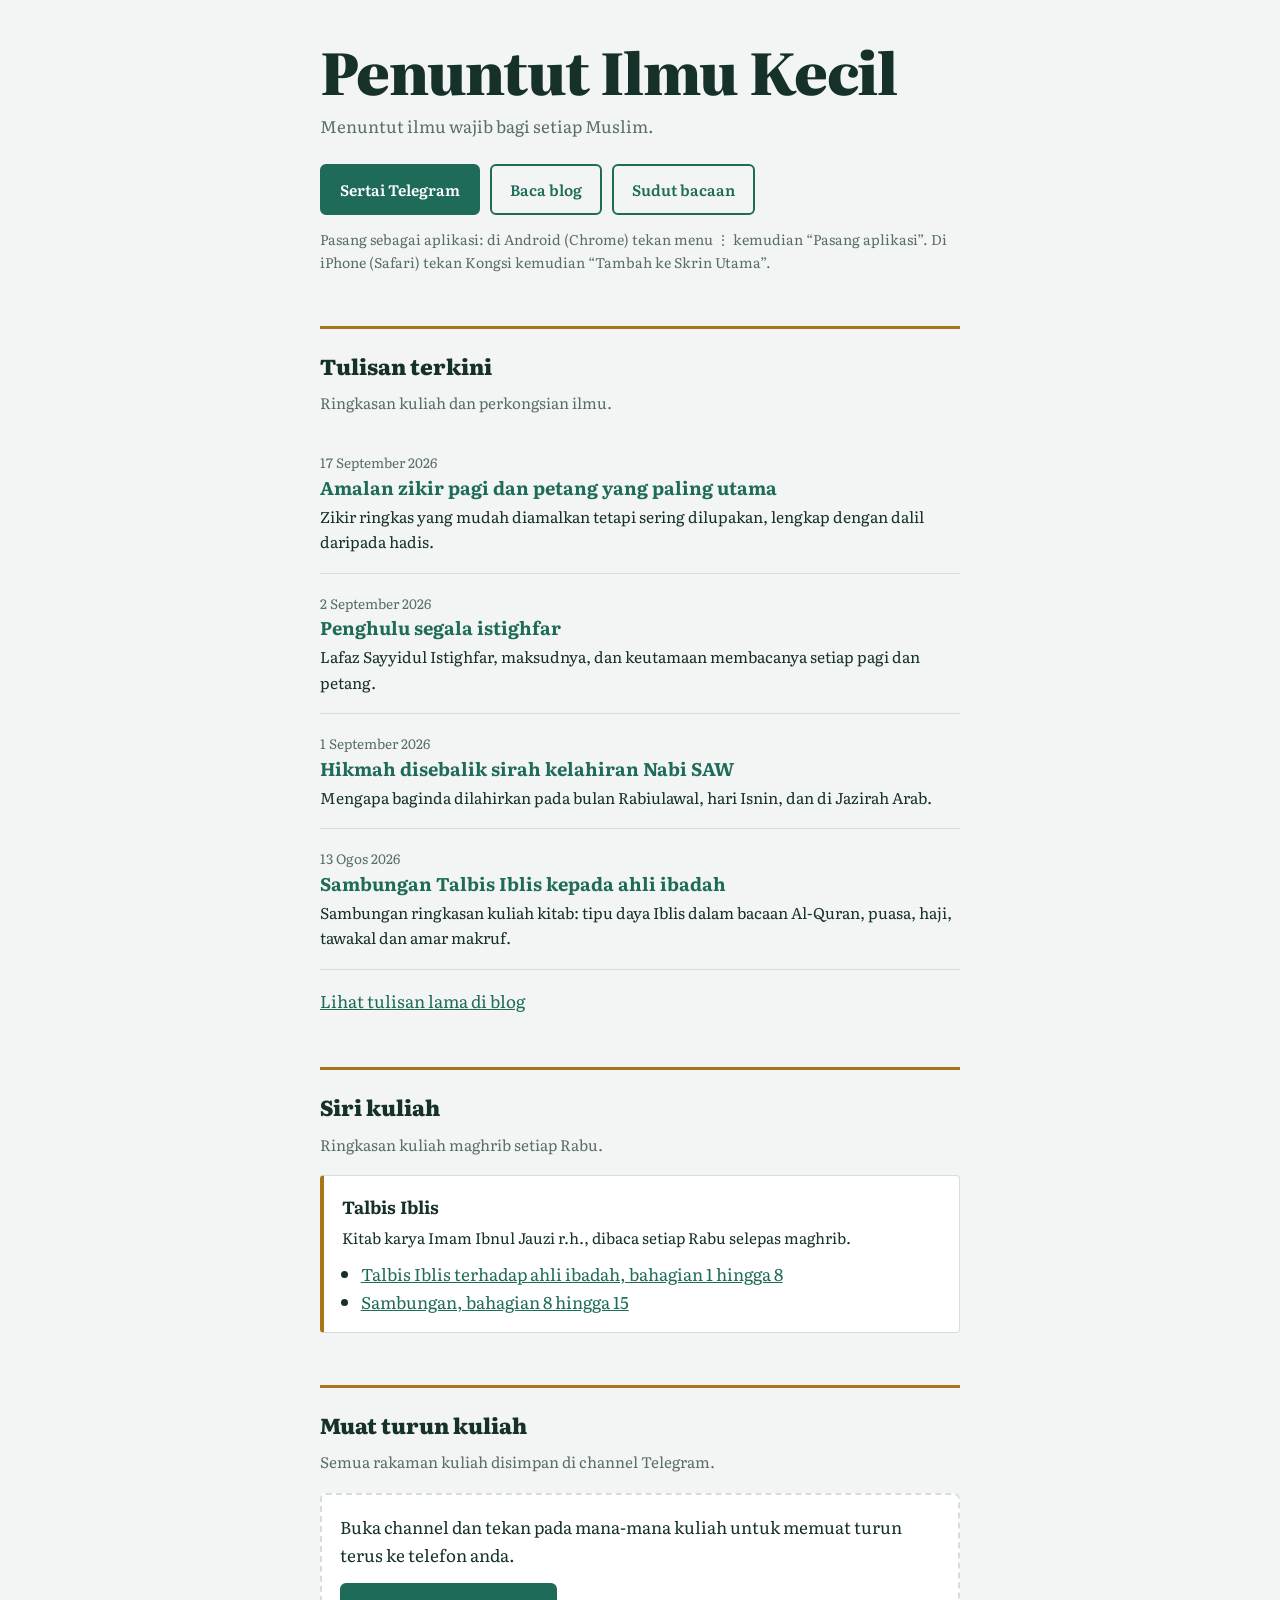
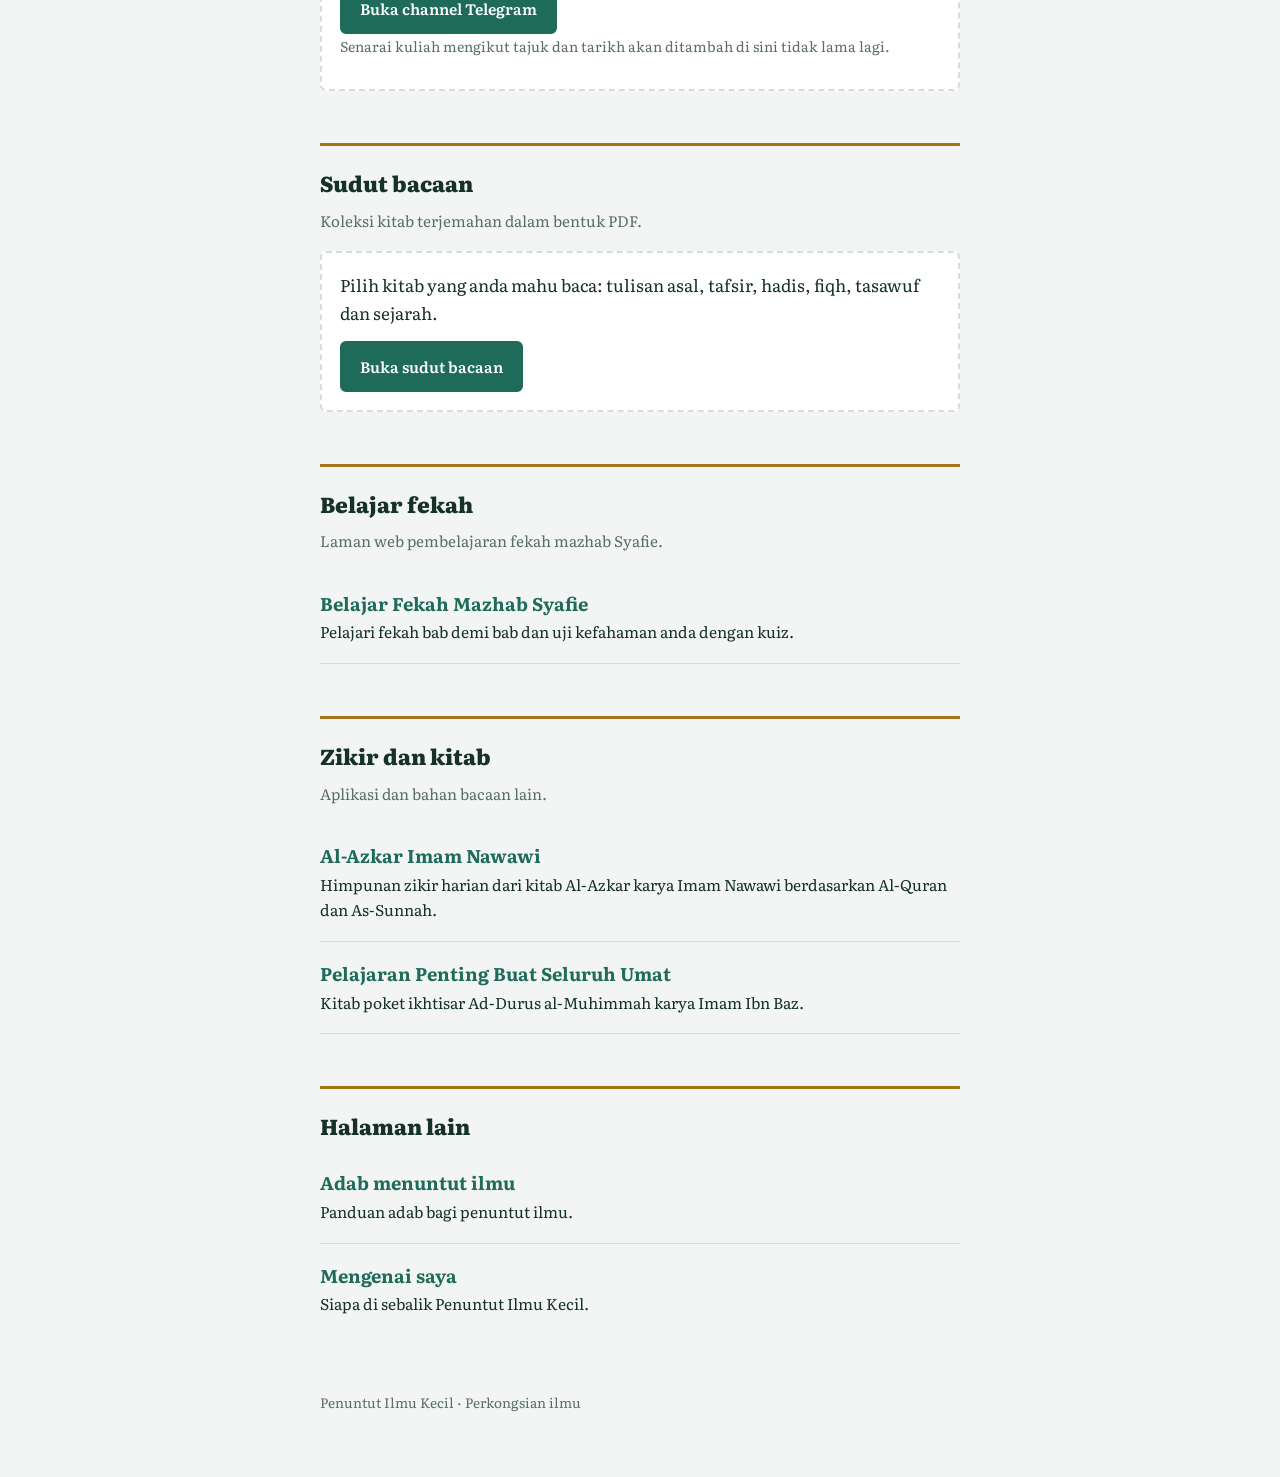
==== index.html @ 4aedb16b "Add files via upload" ====
<!DOCTYPE html>
<html lang="ms">
<head>
<meta charset="utf-8">
<meta name="viewport" content="width=device-width, initial-scale=1, viewport-fit=cover">
<title>Penuntut Ilmu Kecil</title>
<link rel="manifest" href="manifest.webmanifest">
<meta name="theme-color" content="#1F6B5A">
<link rel="icon" href="icon-192.png">
<link rel="apple-touch-icon" href="icon-192.png">
<meta name="mobile-web-app-capable" content="yes">
<meta name="apple-mobile-web-app-capable" content="yes">
<meta name="apple-mobile-web-app-title" content="Ilmu Kecil">
<link rel="preconnect" href="https://fonts.googleapis.com">
<link href="https://fonts.googleapis.com/css2?family=Literata:opsz,wght@7..72,400;7..72,600;7..72,800&display=swap" rel="stylesheet">
<link rel="stylesheet" href="style.css">
</head>
<body>
<main class="wrap">
  <h1>Penuntut Ilmu Kecil</h1>
  <p class="tag">Menuntut ilmu wajib bagi setiap Muslim.</p>
  <div class="btns">
    <a class="btn primary" href="https://t.me/penilmukecil">Sertai Telegram</a>
    <a class="btn ghost" href="https://penilmukecil.wordpress.com/">Baca blog</a>
    <a class="btn ghost" href="bacaan.html">Sudut bacaan</a>
    <button class="btn ghost" id="install" hidden>Pasang aplikasi</button>
  </div>
  <p class="note" id="help">Pasang sebagai aplikasi: di Android (Chrome) tekan menu ⋮ kemudian “Pasang aplikasi”. Di iPhone (Safari) tekan Kongsi kemudian “Tambah ke Skrin Utama”.</p>

  <h2>Tulisan terkini</h2>
  <p class="sub">Ringkasan kuliah dan perkongsian ilmu.</p>

  <a class="post" href="artikel-zikir-pagi-petang.html">
    <time datetime="2026-09-17">17 September 2026</time>
    <h3>Amalan zikir pagi dan petang yang paling utama</h3>
    <p>Zikir ringkas yang mudah diamalkan tetapi sering dilupakan, lengkap dengan dalil daripada hadis.</p>
  </a>
  <a class="post" href="artikel-sayyidul-istighfar.html">
    <time datetime="2026-09-02">2 September 2026</time>
    <h3>Penghulu segala istighfar</h3>
    <p>Lafaz Sayyidul Istighfar, maksudnya, dan keutamaan membacanya setiap pagi dan petang.</p>
  </a>
  <a class="post" href="artikel-sirah-kelahiran.html">
    <time datetime="2026-09-01">1 September 2026</time>
    <h3>Hikmah disebalik sirah kelahiran Nabi SAW</h3>
    <p>Mengapa baginda dilahirkan pada bulan Rabiulawal, hari Isnin, dan di Jazirah Arab.</p>
  </a>
  <a class="post" href="artikel-talbis-iblis.html">
    <time datetime="2026-08-13">13 Ogos 2026</time>
    <h3>Sambungan Talbis Iblis kepada ahli ibadah</h3>
    <p>Sambungan ringkasan kuliah kitab: tipu daya Iblis dalam bacaan Al-Quran, puasa, haji, tawakal dan amar makruf.</p>
  </a>

  <p><a href="https://penilmukecil.wordpress.com/page/2/">Lihat tulisan lama di blog</a></p>

  <h2>Siri kuliah</h2>
  <p class="sub">Ringkasan kuliah maghrib setiap Rabu.</p>
  <div class="series">
    <h3>Talbis Iblis</h3>
    <p>Kitab karya Imam Ibnul Jauzi r.h., dibaca setiap Rabu selepas maghrib.</p>
    <ul>
      <li><a href="https://penilmukecil.wordpress.com/2026/07/22/ringkasan-talbis-iblis-terhadap-ahli-ibadah/">Talbis Iblis terhadap ahli ibadah, bahagian 1 hingga 8</a></li>
      <li><a href="artikel-talbis-iblis.html">Sambungan, bahagian 8 hingga 15</a></li>
    </ul>
  </div>

  <h2>Muat turun kuliah</h2>
  <p class="sub">Semua rakaman kuliah disimpan di channel Telegram.</p>
  <div class="dl">
    <p>Buka channel dan tekan pada mana-mana kuliah untuk memuat turun terus ke telefon anda.</p>
    <a class="btn primary" href="https://t.me/penilmukecil">Buka channel Telegram</a>
    <p class="note">Senarai kuliah mengikut tajuk dan tarikh akan ditambah di sini tidak lama lagi.</p>
  </div>

  <h2 id="bacaan">Sudut bacaan</h2>
  <p class="sub">Koleksi kitab terjemahan dalam bentuk PDF.</p>
  <div class="dl">
    <p>Pilih kitab yang anda mahu baca: tulisan asal, tafsir, hadis, fiqh, tasawuf dan sejarah.</p>
    <a class="btn primary" href="bacaan.html">Buka sudut bacaan</a>
  </div>

  <h2>Belajar fekah</h2>
  <p class="sub">Laman web pembelajaran fekah mazhab Syafie.</p>
  <a class="post" href="fekah/">
    <h3>Belajar Fekah Mazhab Syafie</h3>
    <p>Pelajari fekah bab demi bab dan uji kefahaman anda dengan kuiz.</p>
  </a>

  <h2>Zikir dan kitab</h2>
  <p class="sub">Aplikasi dan bahan bacaan lain.</p>
  <a class="post" href="azkar/">
    <h3>Al-Azkar Imam Nawawi</h3>
    <p>Himpunan zikir harian dari kitab Al-Azkar karya Imam Nawawi berdasarkan Al-Quran dan As-Sunnah.</p>
  </a>
  <a class="post" href="https://pelajaranpenting.netlify.app/">
    <h3>Pelajaran Penting Buat Seluruh Umat</h3>
    <p>Kitab poket ikhtisar Ad-Durus al-Muhimmah karya Imam Ibn Baz.</p>
  </a>

  <h2>Halaman lain</h2>
  <a class="post" href="https://penilmukecil.wordpress.com/adab-adab-menuntut-ilmu/">
    <h3>Adab menuntut ilmu</h3>
    <p>Panduan adab bagi penuntut ilmu.</p>
  </a>
  <a class="post" href="https://penilmukecil.wordpress.com/about/">
    <h3>Mengenai saya</h3>
    <p>Siapa di sebalik Penuntut Ilmu Kecil.</p>
  </a>

  <footer>Penuntut Ilmu Kecil &middot; Perkongsian ilmu</footer>
</main>
<script>
if('serviceWorker' in navigator){addEventListener('load',()=>navigator.serviceWorker.register('sw.js').catch(()=>{}));}
let dp=null;const b=document.getElementById('install'),help=document.getElementById('help');
if(matchMedia('(display-mode: standalone)').matches||navigator.standalone){help.hidden=true;}
addEventListener('beforeinstallprompt',e=>{e.preventDefault();dp=e;b.hidden=false;help.hidden=true;});
b.addEventListener('click',async()=>{if(!dp)return;dp.prompt();await dp.userChoice;dp=null;b.hidden=true;});
addEventListener('appinstalled',()=>{b.hidden=true;help.hidden=true;});
</script>
</body>
</html>
---- style.css ----
:root{
  color-scheme:light;
  --bg:#F2F5F3; --surface:#FFFFFF; --ink:#16302A; --muted:#5A6E68; --line:#D5DED9;
  --accent:#1F6B5A; --gold:#A8741A; --onaccent:#FFFFFF;
  box-sizing:border-box;
  padding-top:env(safe-area-inset-top,0px); padding-bottom:env(safe-area-inset-bottom,0px);
}
@media (prefers-color-scheme:dark){
  :root:not([data-theme="light"]){
    color-scheme:dark;
    --bg:#0F1B18; --surface:#16272A; --ink:#E6EEEA; --muted:#9DB0A9; --line:#27403A;
    --accent:#5FBFA5; --gold:#D9A441; --onaccent:#0F1B18;
  }
}
:root[data-theme="dark"]{
  color-scheme:dark;
  --bg:#0F1B18; --surface:#16272A; --ink:#E6EEEA; --muted:#9DB0A9; --line:#27403A;
  --accent:#5FBFA5; --gold:#D9A441; --onaccent:#0F1B18;
}
*,*::before,*::after{box-sizing:border-box}
html{scroll-padding-top:env(safe-area-inset-top,0px)}
body{margin:0;background:var(--bg);color:var(--ink);font-family:"Literata",Georgia,"Times New Roman",serif;font-size:17px;line-height:1.65}
.wrap{max-width:680px;margin:0 auto;padding:40px 20px 64px}
a{color:var(--accent)}
a:focus-visible{outline:3px solid var(--gold);outline-offset:3px;border-radius:2px}
h1{font-size:clamp(2.4rem,9vw,3.6rem);line-height:1.05;font-weight:800;letter-spacing:-.02em;margin:0 0 12px}
.tag{color:var(--muted);font-size:1.05rem;margin:0 0 24px;max-width:34ch}
.btns{display:flex;flex-wrap:wrap;gap:10px;margin-bottom:8px}
.btn{display:inline-block;padding:11px 18px;border-radius:6px;text-decoration:none;font-weight:600;font-size:.95rem;border:2px solid var(--accent)}
.btn.primary{background:var(--accent);color:var(--onaccent)}
.btn.ghost{color:var(--accent)}
button.btn{font:inherit;font-weight:600;font-size:.95rem;background:transparent;cursor:pointer}
[hidden]{display:none!important}
#q{width:100%;padding:11px 14px;margin:14px 0 10px;border:2px solid var(--line);border-radius:6px;background:var(--bg);color:var(--ink);font:inherit;font-size:.95rem}
.chips{display:flex;flex-wrap:wrap;gap:8px;margin-bottom:8px}
.chip{font:inherit;font-size:.85rem;padding:6px 12px;border-radius:999px;border:1px solid var(--line);background:transparent;color:var(--ink);cursor:pointer}
.chip[aria-pressed="true"]{background:var(--accent);color:var(--onaccent);border-color:var(--accent)}
h2{font-size:1.35rem;font-weight:800;margin:52px 0 6px;padding-top:20px;border-top:3px solid var(--gold)}
.sub{color:var(--muted);font-size:.95rem;margin:0 0 18px}
.post{display:block;padding:18px 0;border-bottom:1px solid var(--line);text-decoration:none;color:inherit}
.post:last-of-type{border-bottom:0}
.post time{display:block;color:var(--muted);font-size:.85rem}
.post h3{margin:2px 0 4px;font-size:1.15rem;line-height:1.3;color:var(--accent)}
.post p{margin:0;color:var(--ink);font-size:.97rem}
.post:hover h3{text-decoration:underline}
.series{background:var(--surface);border:1px solid var(--line);border-left:4px solid var(--gold);padding:16px 18px;border-radius:4px}
.series h3{margin:0 0 4px;font-size:1.1rem}
.series p{margin:0 0 10px;font-size:.95rem}
.series ul{margin:0;padding-left:1.1em}
.dl{border:2px dashed var(--line);padding:18px;border-radius:6px;background:var(--surface)}
.dl p{margin:0 0 14px}
.note{color:var(--muted);font-size:.88rem;margin:12px 0 0}
footer{margin-top:56px;color:var(--muted);font-size:.85rem}
.back{display:inline-block;margin-bottom:20px;font-size:.95rem}

#list{display:grid;grid-template-columns:repeat(2,minmax(0,1fr));gap:16px;margin-top:8px}
@media (min-width:560px){#list{grid-template-columns:repeat(3,minmax(0,1fr))}}
a.book{display:block;text-decoration:none;color:inherit}
a.book:focus-visible{outline:3px solid var(--gold);outline-offset:3px;border-radius:6px}
.cover{position:relative;aspect-ratio:3/4;border-radius:6px;padding:16px 12px;display:flex;flex-direction:column;color:#fff;background:var(--cc);background:linear-gradient(160deg,var(--cc),color-mix(in srgb,var(--cc) 68%,#000));box-shadow:0 2px 8px rgba(0,0,0,.25);overflow:hidden}
.cover::after{content:"";position:absolute;inset:7px;border:1px solid rgba(255,255,255,.4);border-radius:3px;pointer-events:none}
.cover .k{font-size:.65rem;letter-spacing:.08em;text-transform:uppercase;opacity:.85}
.cover .t{font-weight:800;line-height:1.2;font-size:clamp(.95rem,4.2vw,1.15rem);text-align:center;display:-webkit-box;-webkit-line-clamp:6;-webkit-box-orient:vertical;overflow:hidden;margin:auto 0}
.cover.img{padding:0}
.cover.img::after{display:none}
.cover img{width:100%;height:100%;object-fit:cover;display:block}
.cap{display:block;margin-top:6px;font-size:.85rem;line-height:1.3}
a.book:hover .cover{filter:brightness(1.08)}

.art h1{font-size:clamp(1.7rem,6.5vw,2.4rem);margin-bottom:6px}
.art time{display:block;color:var(--muted);font-size:.9rem;margin-bottom:24px}
.art h2{font-size:1.15rem;margin:32px 0 8px;padding-top:0;border-top:0}
.art p{margin:0 0 16px}
.art ul{padding-left:1.2em;margin:0 0 16px}
.art li{margin-bottom:8px}
.art blockquote{margin:0 0 16px;padding:2px 0 2px 16px;border-left:3px solid var(--gold)}
.ar{font-family:"Amiri","Noto Naskh Arabic","Traditional Arabic",serif;font-size:1.55rem;line-height:2.1;text-align:right;direction:rtl;margin:20px 0 6px}
.art .rom{font-style:italic;color:var(--muted);font-size:.95rem;margin:0 0 14px}
.src{margin-top:32px;padding-top:16px;border-top:1px solid var(--line);color:var(--muted);font-size:.9rem}

.cover .au{font-size:.68rem;text-align:center;opacity:.9;line-height:1.3}
.reader{padding:0}
.rbar{position:sticky;top:env(safe-area-inset-top,0px);z-index:5;display:flex;align-items:center;gap:10px;padding:10px 14px;background:var(--surface);border-bottom:1px solid var(--line);font-size:.9rem}
.rbar strong{flex:1;min-width:0;white-space:nowrap;overflow:hidden;text-overflow:ellipsis}
.rbar .back{margin:0;white-space:nowrap}
.pgno{color:var(--muted);font-size:.85rem;white-space:nowrap}
.rbar button{font:inherit;font-size:1.1rem;width:36px;height:36px;border-radius:6px;border:1px solid var(--line);background:transparent;color:var(--ink);cursor:pointer;flex:none}
#pages{display:flex;flex-direction:column;align-items:flex-start;padding:12px 8px 8px;overflow-x:auto}
.pg{margin:0 auto 12px;background:#fff;color:#555;box-shadow:0 1px 6px rgba(0,0,0,.25);flex:none}
.pg canvas{display:block}
.rmsg{padding:0 16px;text-align:center}
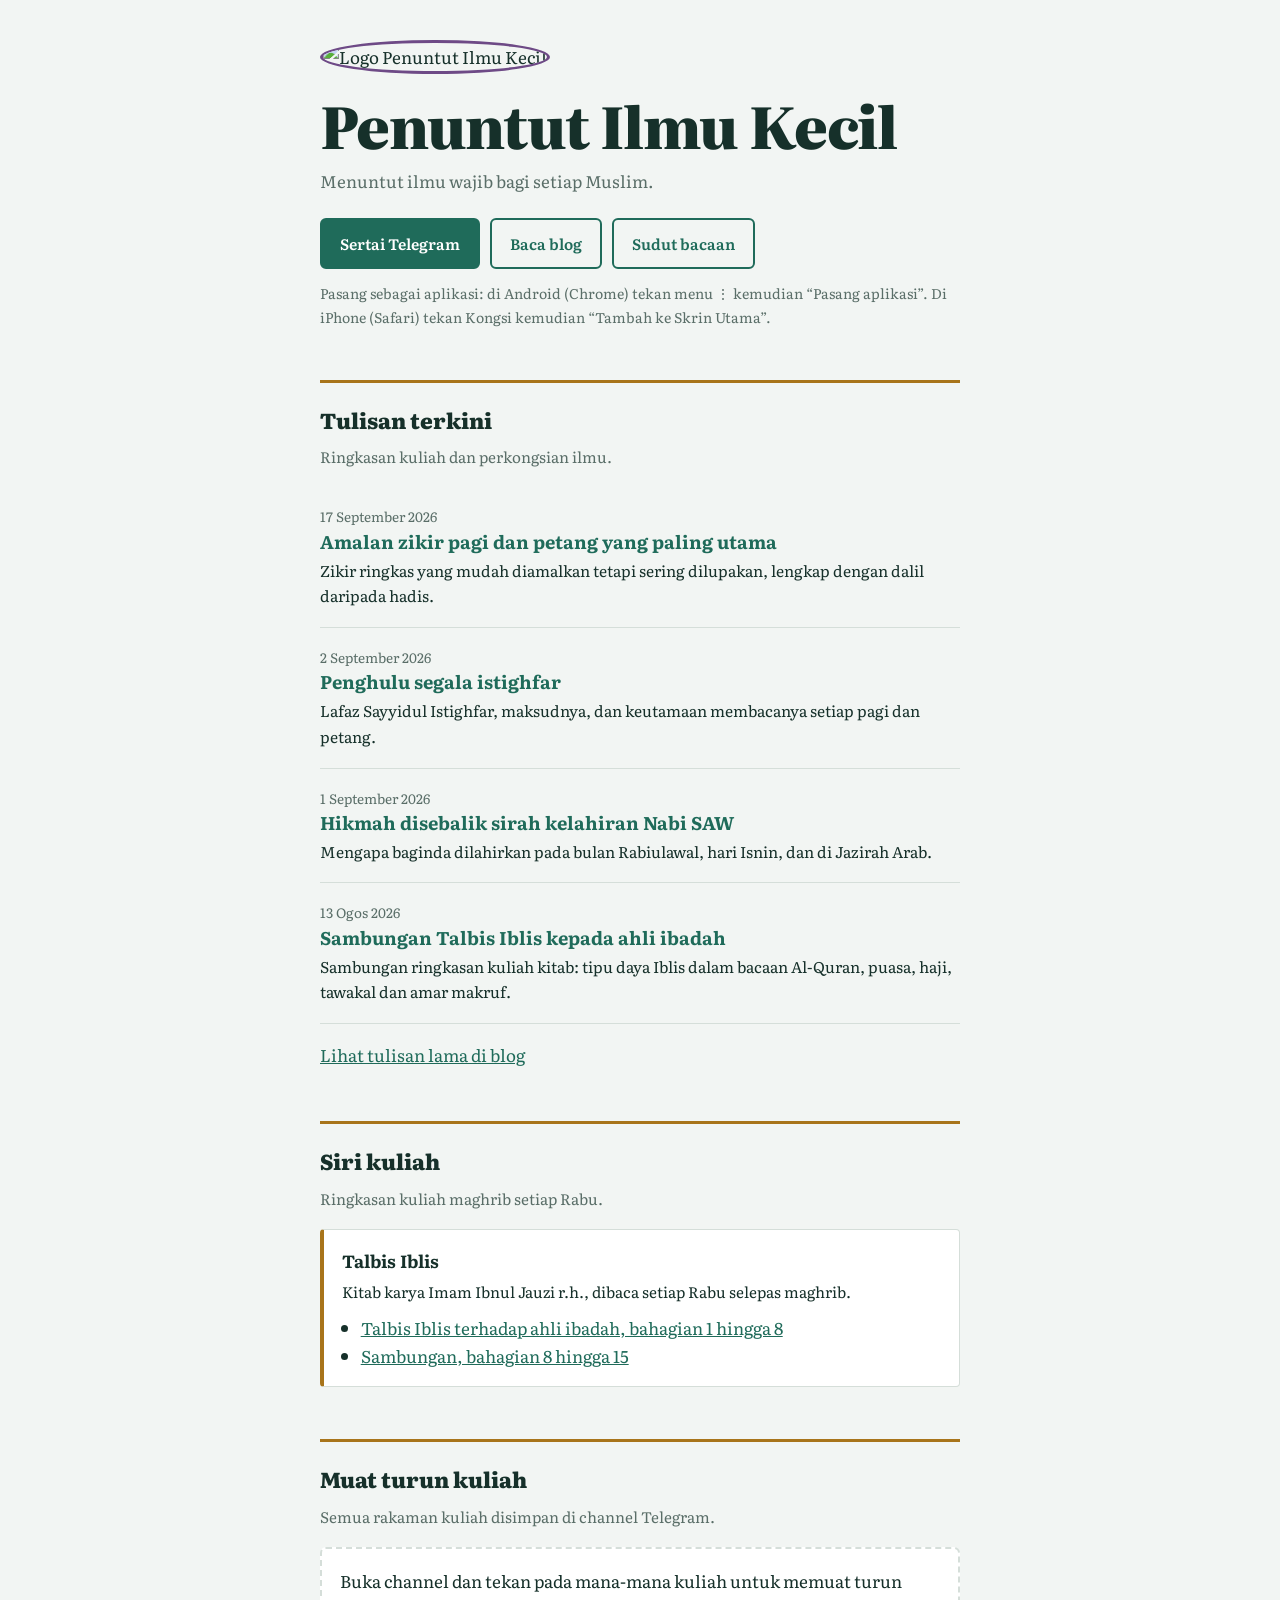
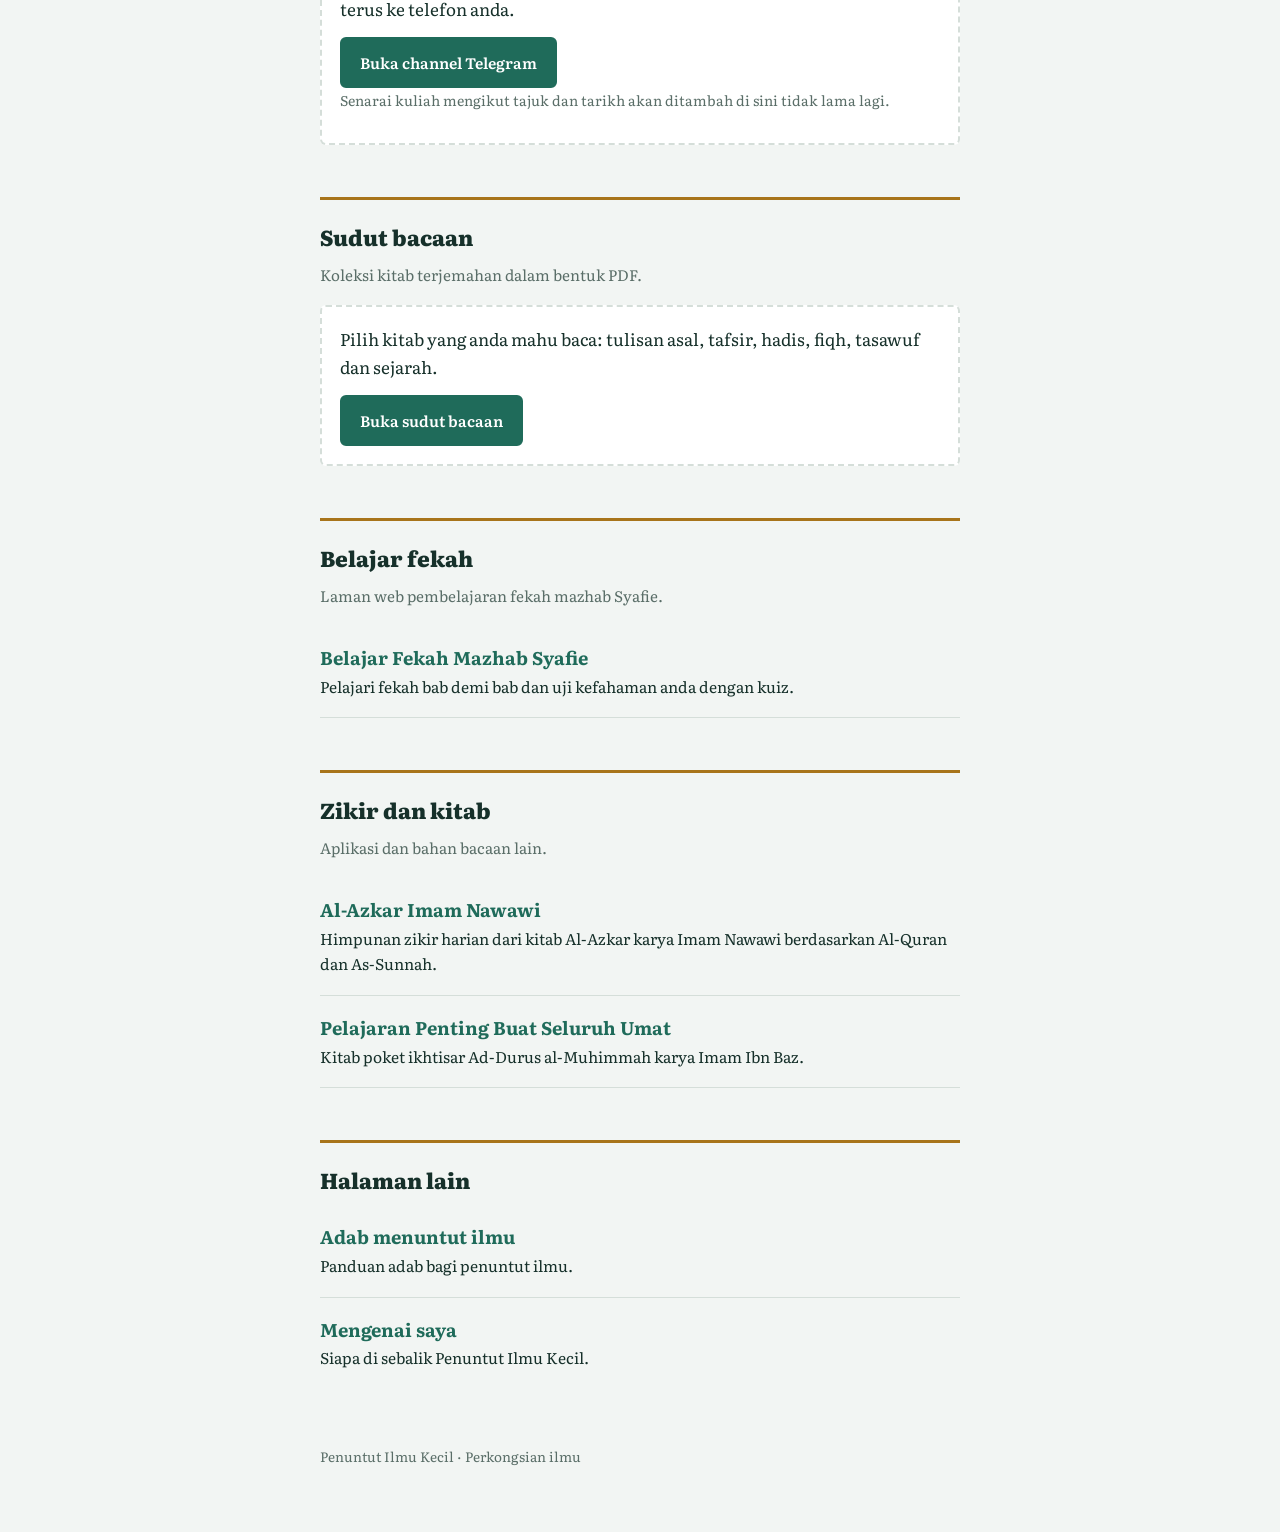
==== commit ac1cc847: "Add logo image to index.html" ====
--- a/index.html
+++ b/index.html
@@ -17,6 +17,7 @@
 </head>
 <body>
 <main class="wrap">
+<img src="logo.png" alt="Logo Penuntut Ilmu Kecil" style="width: 100px; height: 100px; border-radius: 50%; border: 3px solid #6E4A86; margin-bottom: 20px; object-fit: cover;">  
   <h1>Penuntut Ilmu Kecil</h1>
   <p class="tag">Menuntut ilmu wajib bagi setiap Muslim.</p>
   <div class="btns">
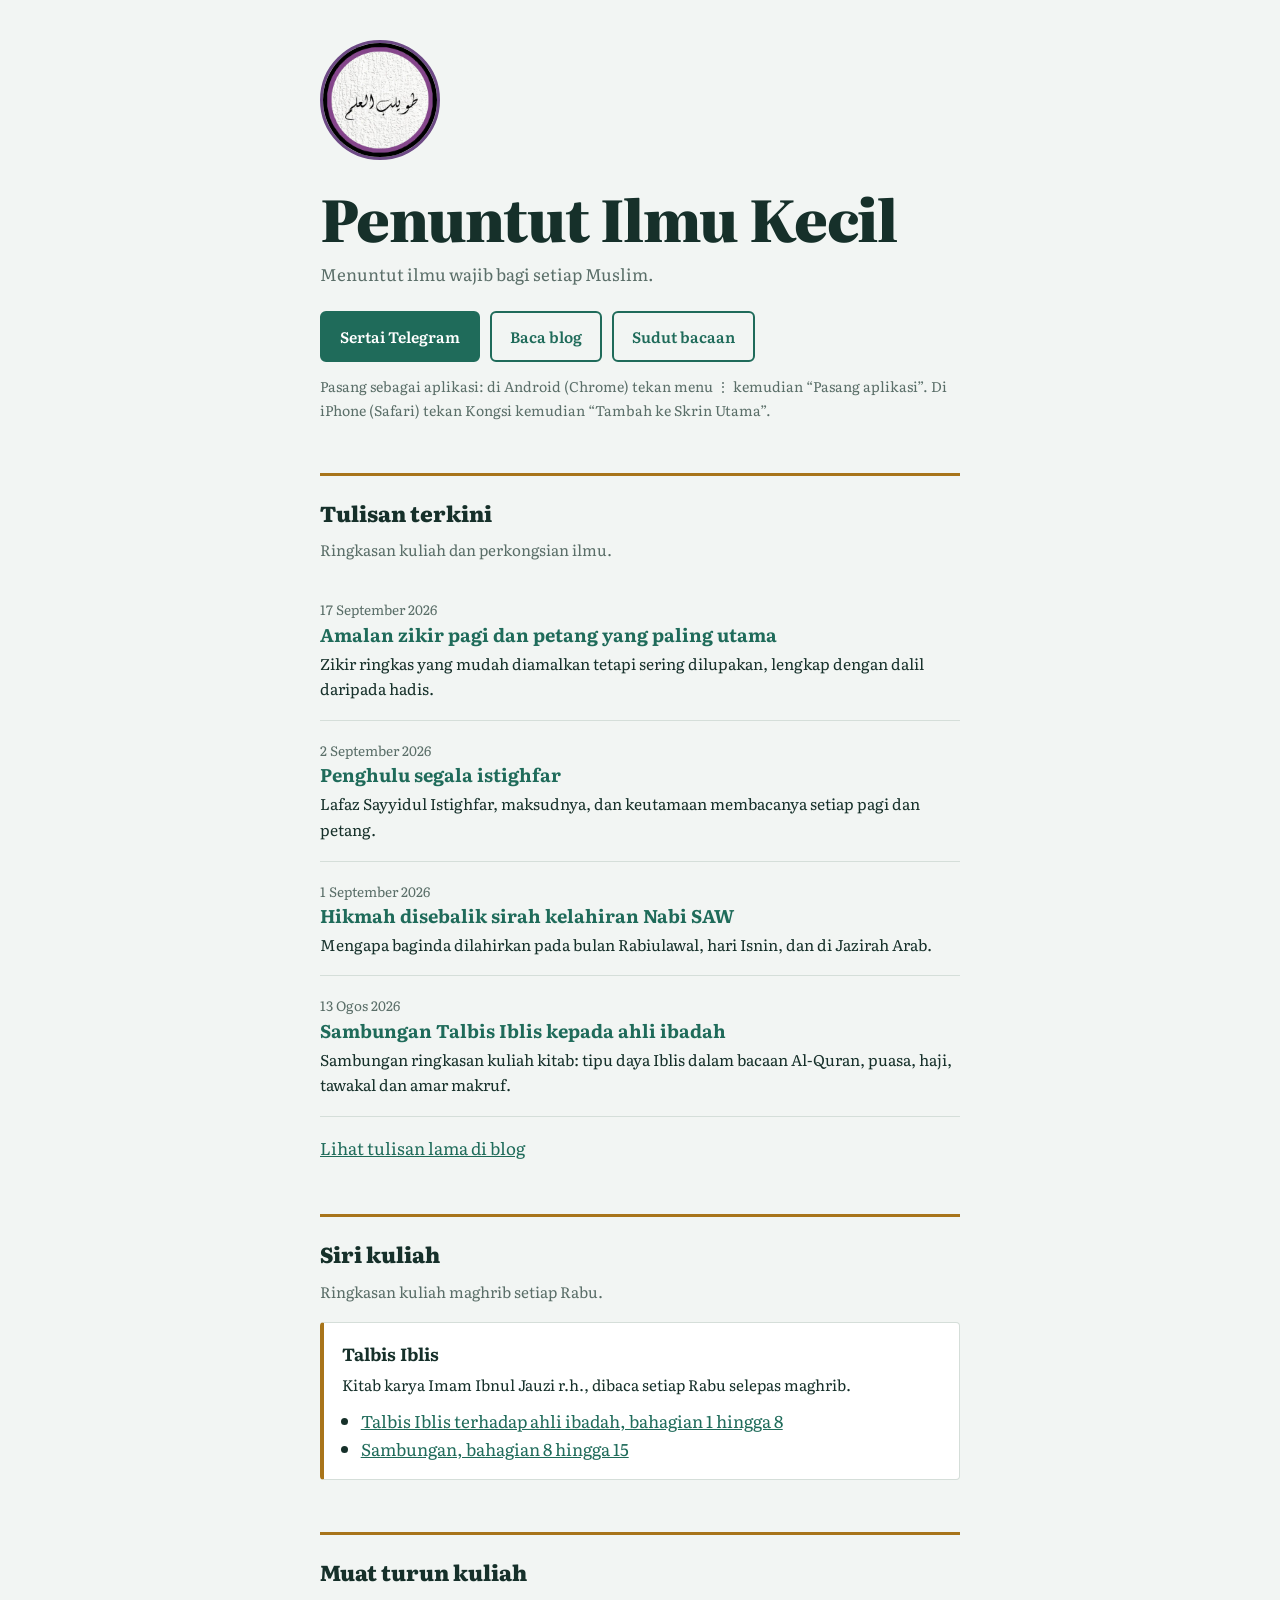
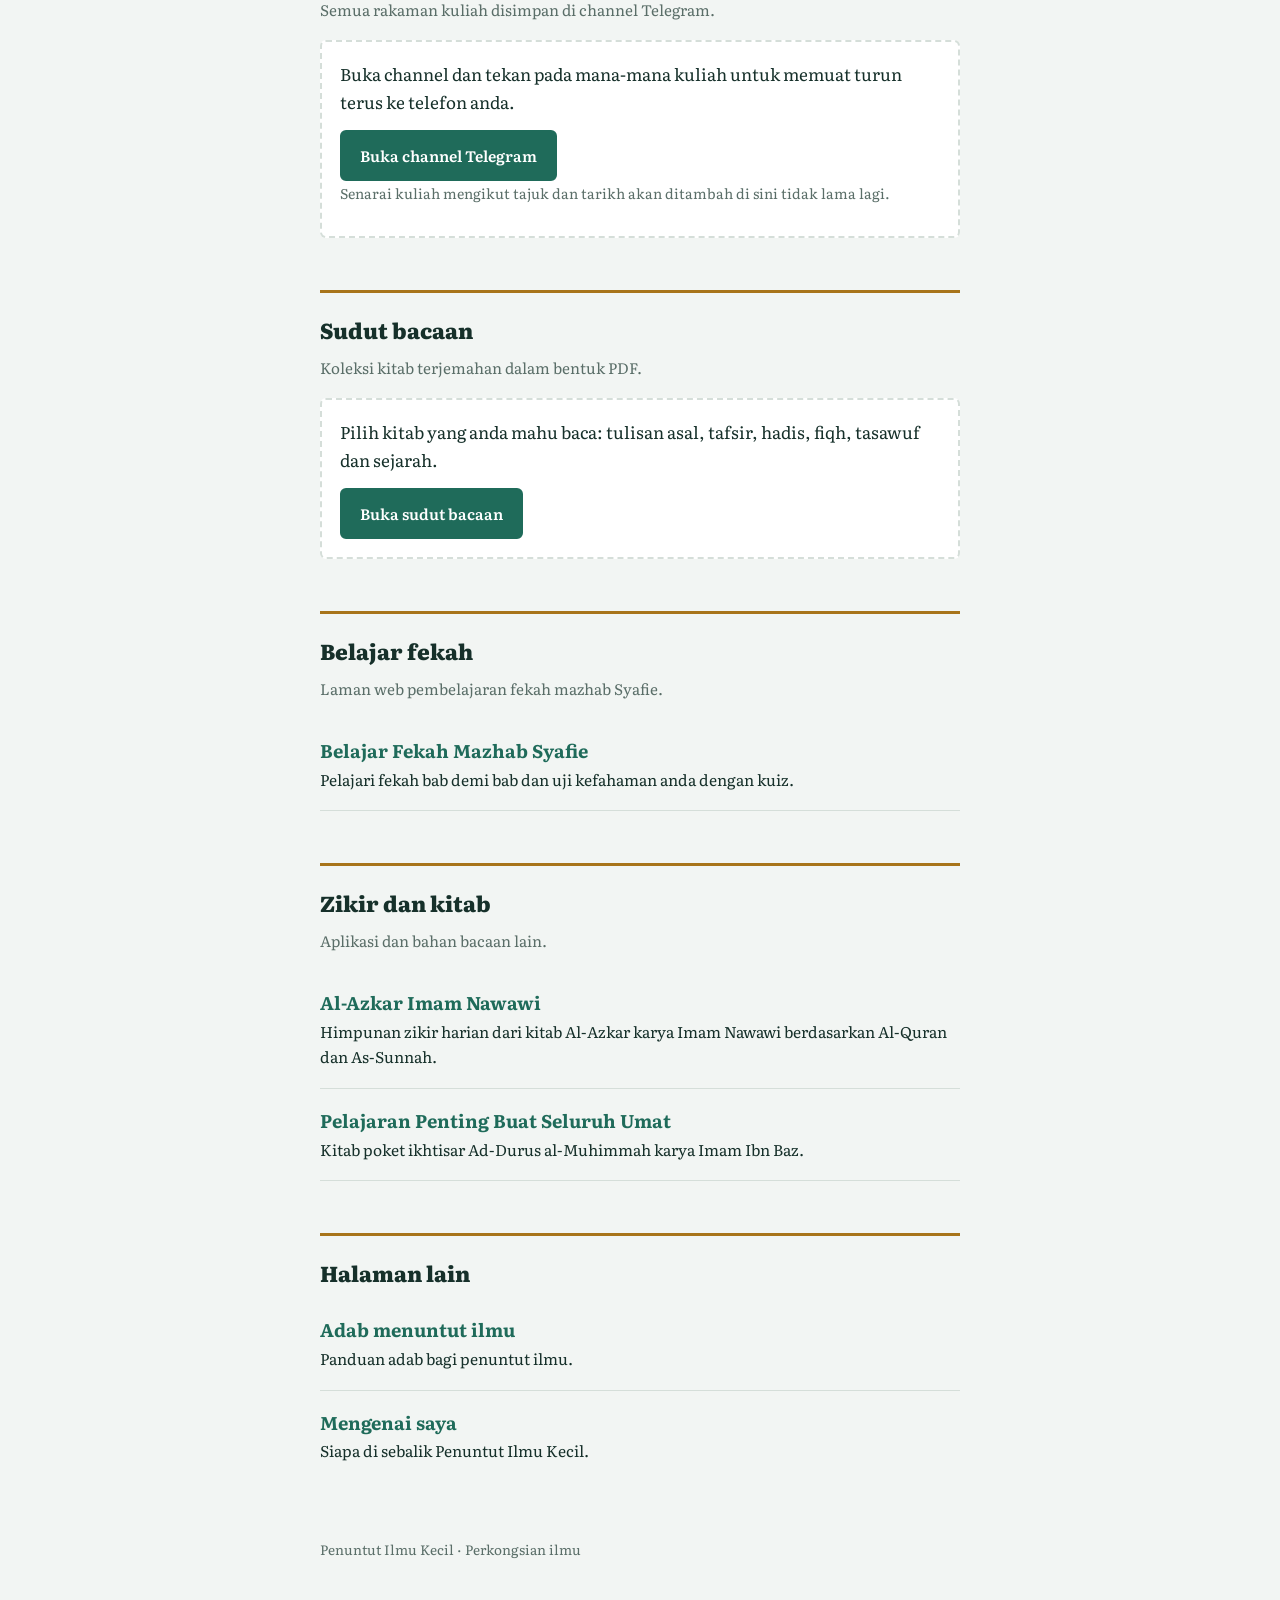
==== commit 54d9196c: "Increase logo image size in index.html" ====
--- a/index.html
+++ b/index.html
@@ -17,7 +17,7 @@
 </head>
 <body>
 <main class="wrap">
-<img src="logo.png" alt="Logo Penuntut Ilmu Kecil" style="width: 100px; height: 100px; border-radius: 50%; border: 3px solid #6E4A86; margin-bottom: 20px; object-fit: cover;">  
+<img src="logo.png" alt="Logo Penuntut Ilmu Kecil" style="width: 120px; height: 120px; border-radius: 50%; border: 3px solid #6E4A86; margin-bottom: 20px; object-fit: cover;">  
   <h1>Penuntut Ilmu Kecil</h1>
   <p class="tag">Menuntut ilmu wajib bagi setiap Muslim.</p>
   <div class="btns">
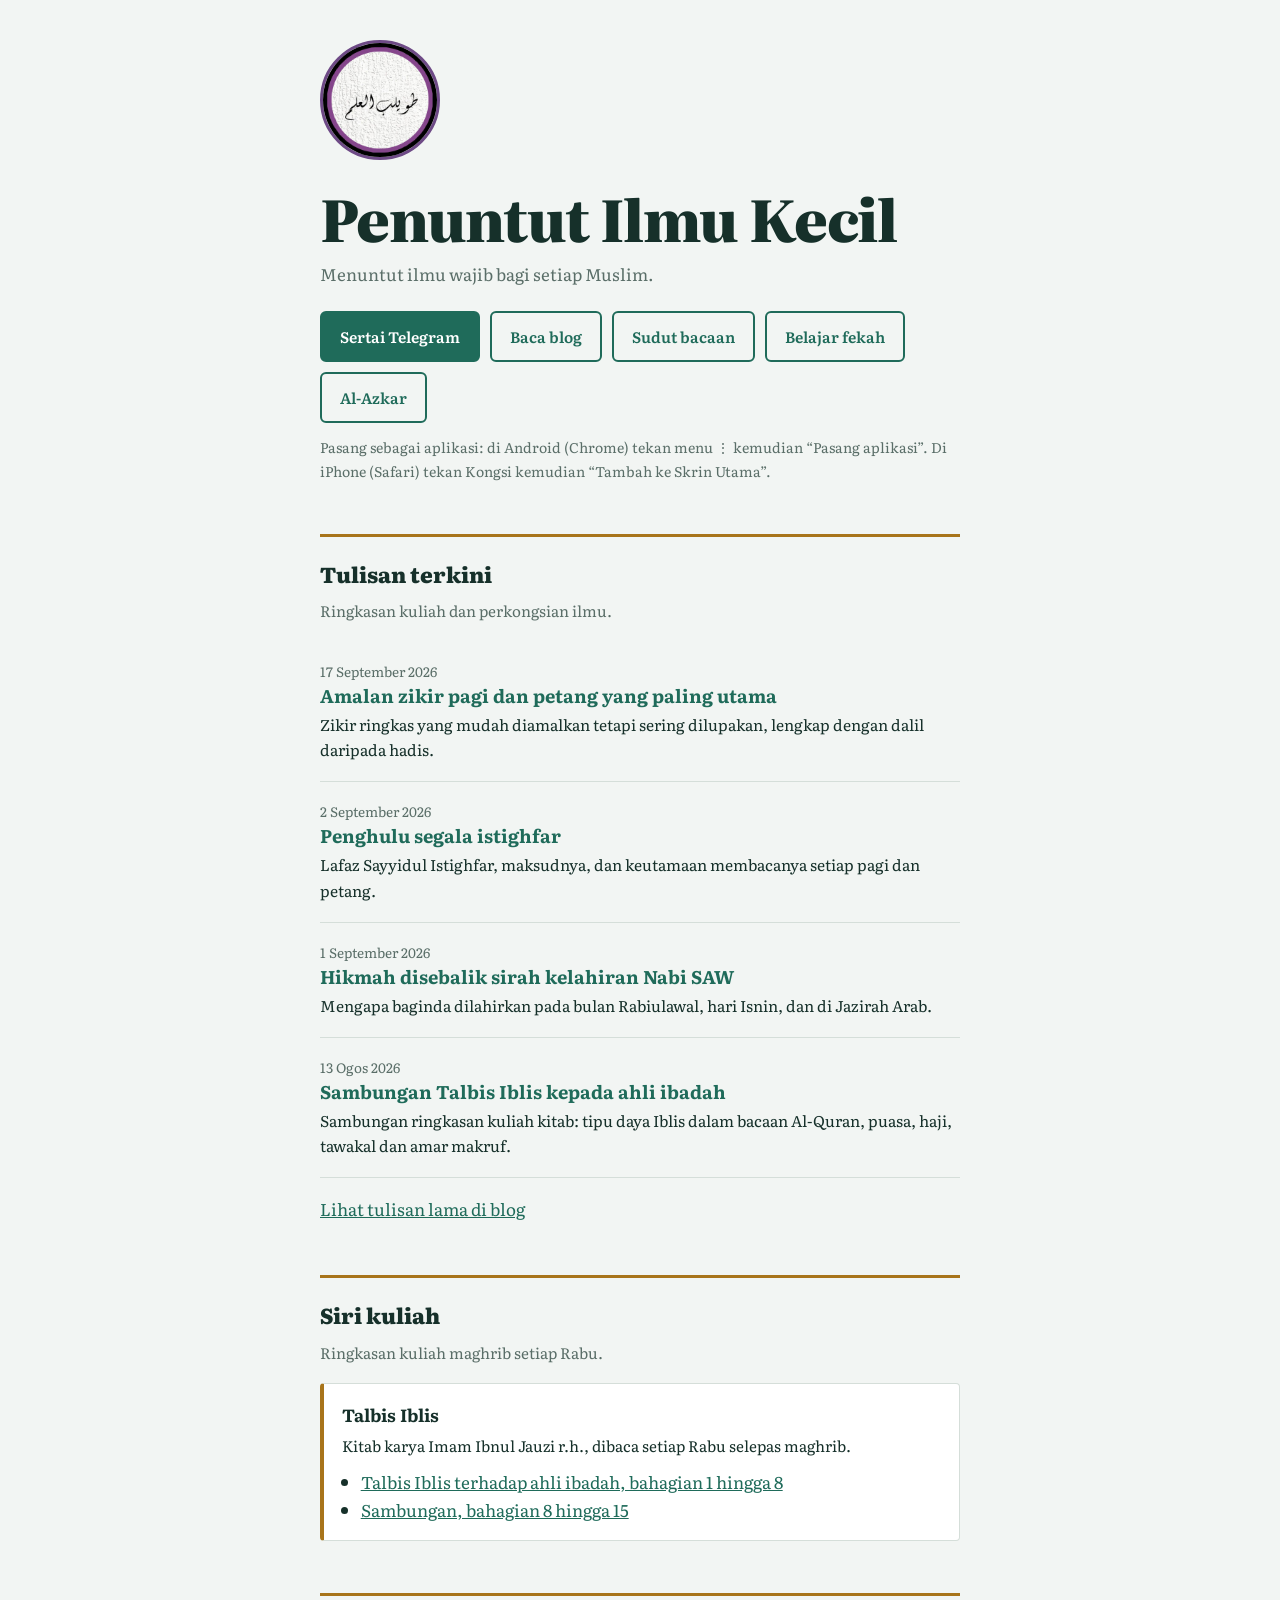
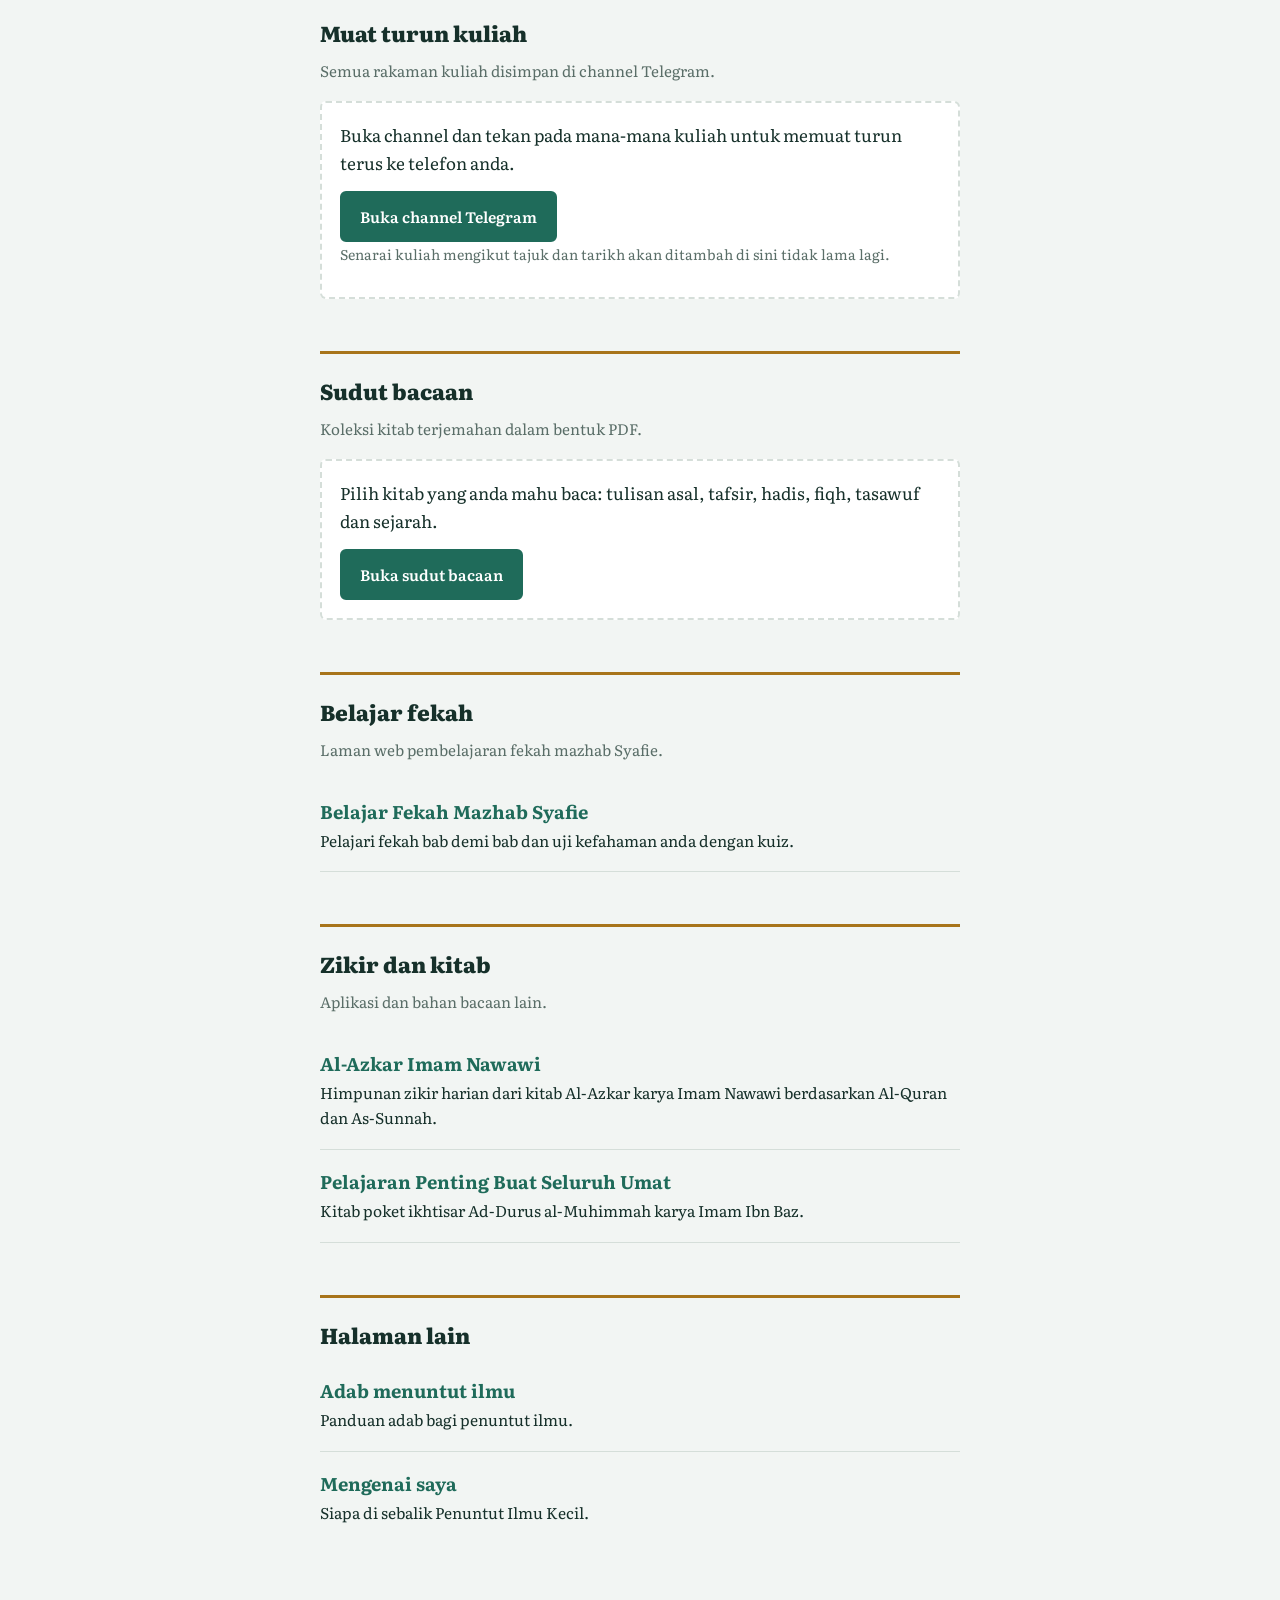
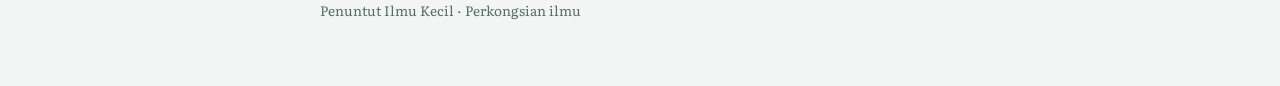
==== commit e39cbd25: "Update index.html" ====
--- a/index.html
+++ b/index.html
@@ -17,13 +17,15 @@
 </head>
 <body>
 <main class="wrap">
-<img src="logo.png" alt="Logo Penuntut Ilmu Kecil" style="width: 120px; height: 120px; border-radius: 50%; border: 3px solid #6E4A86; margin-bottom: 20px; object-fit: cover;">  
+<img src="https://safwanrusydi.github.io/penilmu/logo.png" alt="Logo" style="width: 120px; height: 120px; border-radius: 50%; border: 3px solid #6E4A86; margin-bottom: 20px; object-fit: cover;"> 
   <h1>Penuntut Ilmu Kecil</h1>
   <p class="tag">Menuntut ilmu wajib bagi setiap Muslim.</p>
   <div class="btns">
     <a class="btn primary" href="https://t.me/penilmukecil">Sertai Telegram</a>
     <a class="btn ghost" href="https://penilmukecil.wordpress.com/">Baca blog</a>
     <a class="btn ghost" href="bacaan.html">Sudut bacaan</a>
+    <a class="btn ghost" href="fekah/">Belajar fekah</a>
+    <a class="btn ghost" href="azkar/">Al-Azkar</a>
     <button class="btn ghost" id="install" hidden>Pasang aplikasi</button>
   </div>
   <p class="note" id="help">Pasang sebagai aplikasi: di Android (Chrome) tekan menu ⋮ kemudian “Pasang aplikasi”. Di iPhone (Safari) tekan Kongsi kemudian “Tambah ke Skrin Utama”.</p>
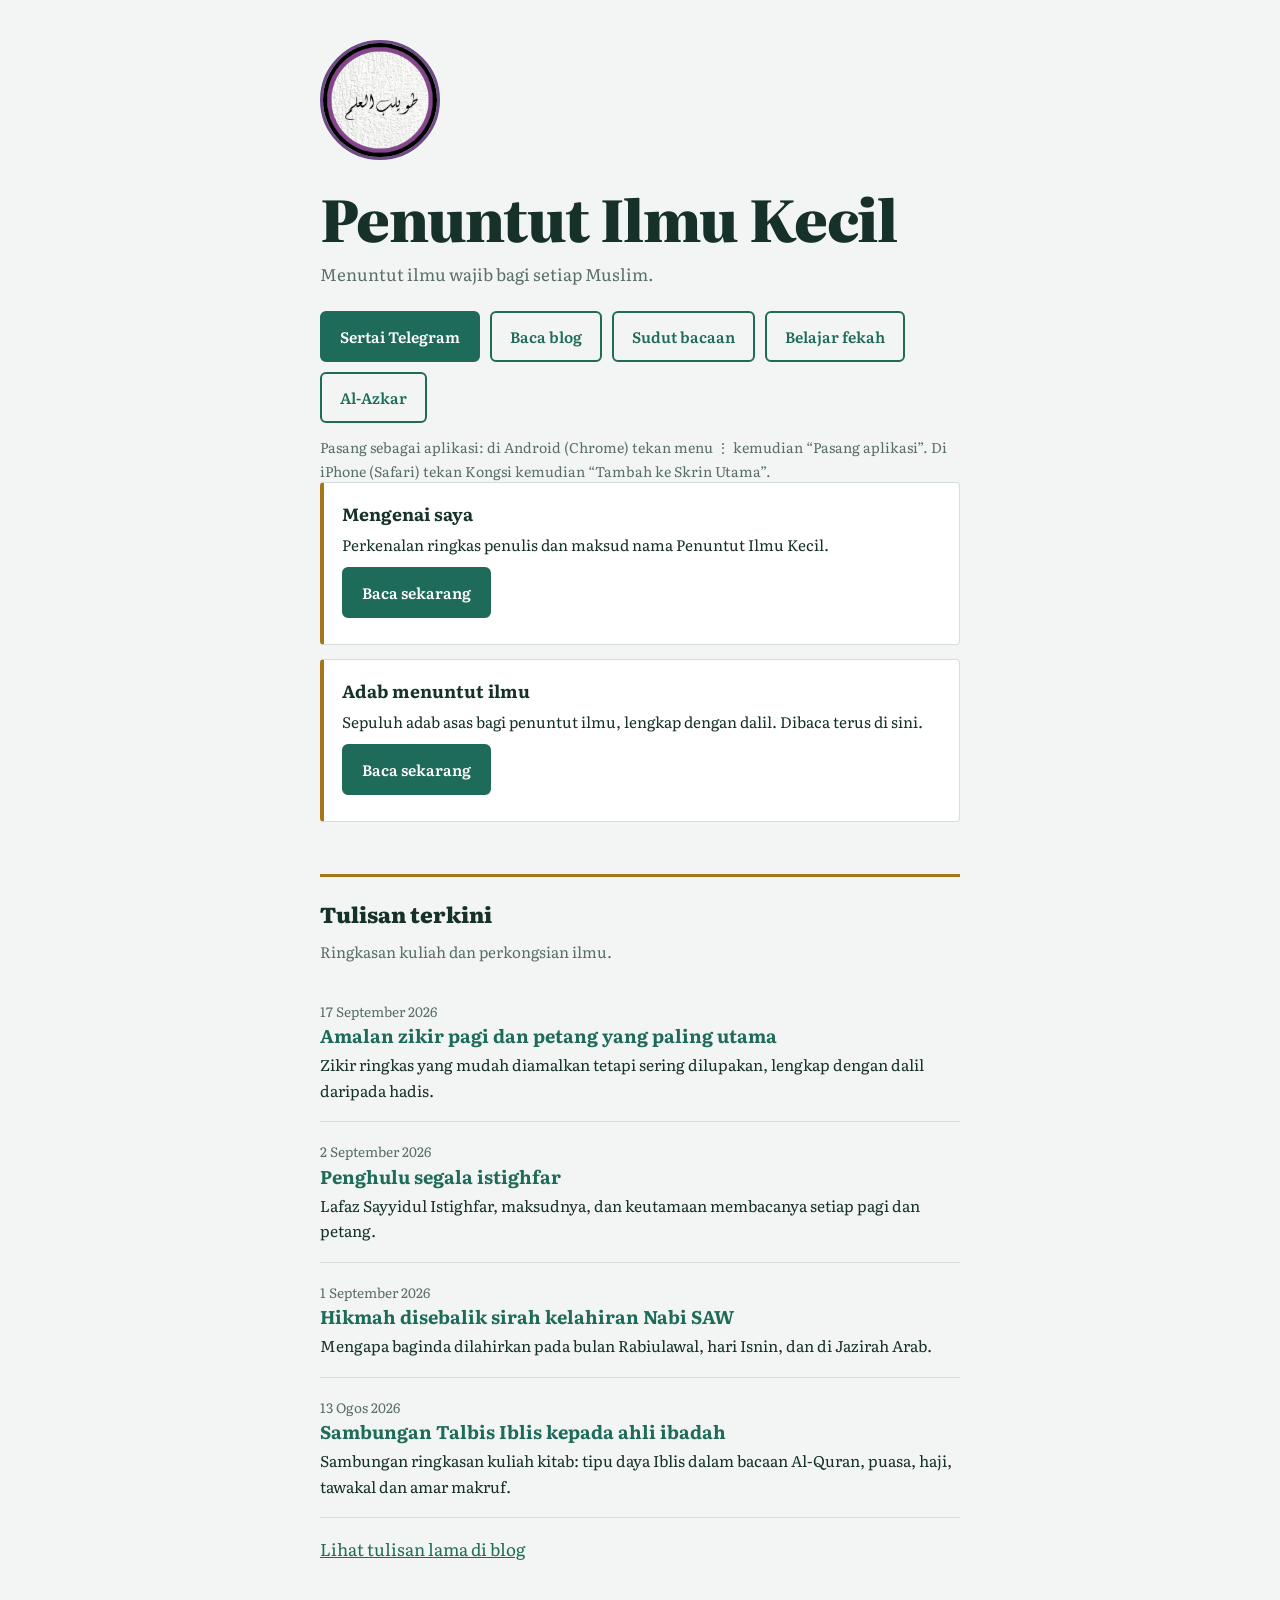
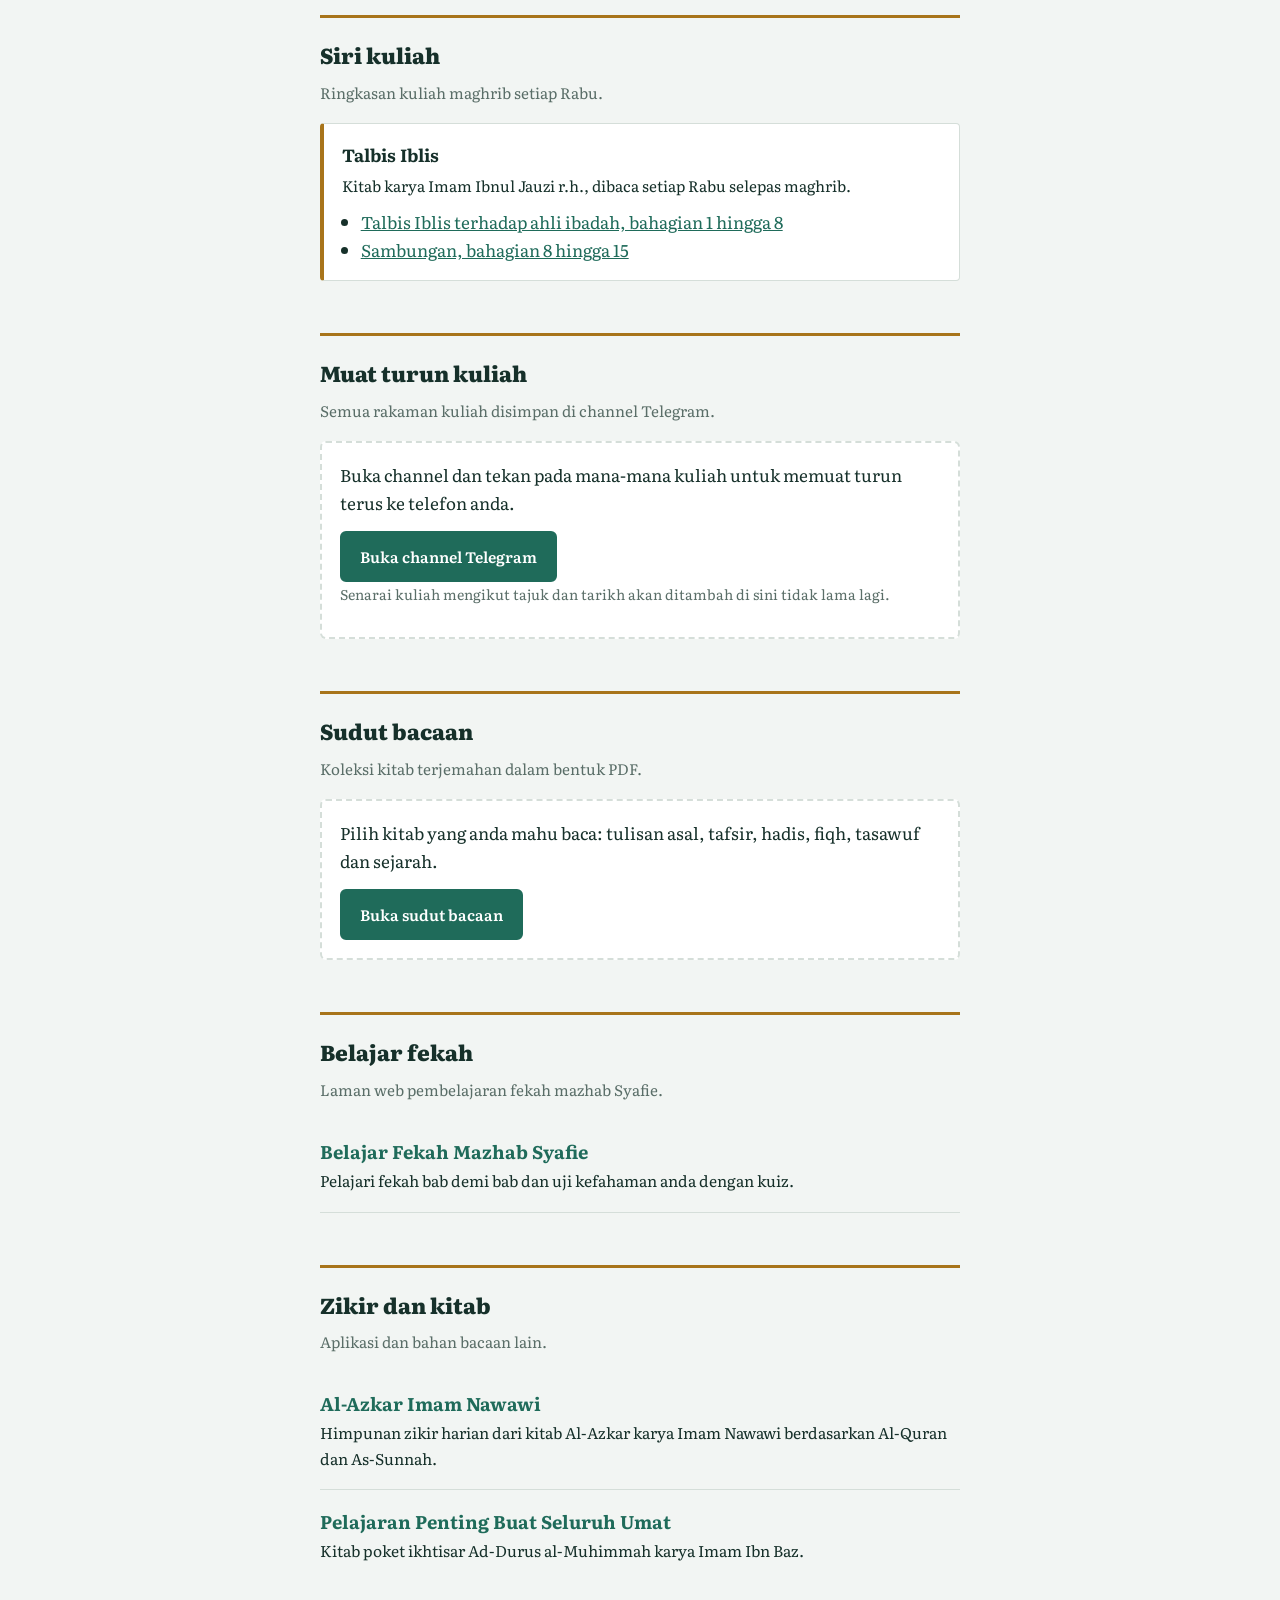
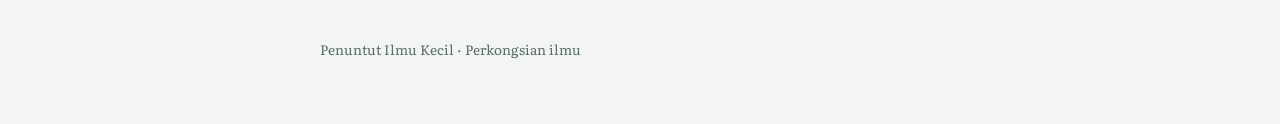
==== commit f826ad1a: "Add files via upload" ====
--- a/index.html
+++ b/index.html
@@ -3,7 +3,7 @@
 <head>
 <meta charset="utf-8">
 <meta name="viewport" content="width=device-width, initial-scale=1, viewport-fit=cover">
-<title>Penuntut Ilmu Kecil</title>
+<title>Penuntut Ilmu Kecil</title><meta name="description" content="Penuntut Ilmu Kecil: bahan belajar Islam ringkas, zikir, fekah dan kuiz dalam Bahasa Melayu."><meta property="og:type" content="website"><meta property="og:site_name" content="Penuntut Ilmu Kecil"><meta property="og:locale" content="ms_MY"><meta property="og:title" content="Penuntut Ilmu Kecil"><meta property="og:description" content="Penuntut Ilmu Kecil: bahan belajar Islam ringkas, zikir, fekah dan kuiz dalam Bahasa Melayu."><meta property="og:url" content="https://safwanrusydi.github.io/penilmu/"><meta property="og:image" content="https://safwanrusydi.github.io/penilmu/logo.png"><meta property="og:image:alt" content="Logo Penuntut Ilmu Kecil"><meta name="twitter:card" content="summary">
 <link rel="manifest" href="manifest.webmanifest">
 <meta name="theme-color" content="#1F6B5A">
 <link rel="icon" href="icon-192.png">
@@ -29,6 +29,18 @@
     <button class="btn ghost" id="install" hidden>Pasang aplikasi</button>
   </div>
   <p class="note" id="help">Pasang sebagai aplikasi: di Android (Chrome) tekan menu ⋮ kemudian “Pasang aplikasi”. Di iPhone (Safari) tekan Kongsi kemudian “Tambah ke Skrin Utama”.</p>
+
+  <div class="series" style="margin-bottom:14px">
+    <h3>Mengenai saya</h3>
+    <p>Perkenalan ringkas penulis dan maksud nama Penuntut Ilmu Kecil.</p>
+    <p><a class="btn primary" href="tentang.html">Baca sekarang</a></p>
+  </div>
+
+  <div class="series">
+    <h3>Adab menuntut ilmu</h3>
+    <p>Sepuluh adab asas bagi penuntut ilmu, lengkap dengan dalil. Dibaca terus di sini.</p>
+    <p><a class="btn primary" href="adab.html">Baca sekarang</a></p>
+  </div>
 
   <h2>Tulisan terkini</h2>
   <p class="sub">Ringkasan kuliah dan perkongsian ilmu.</p>
@@ -100,16 +112,6 @@
     <p>Kitab poket ikhtisar Ad-Durus al-Muhimmah karya Imam Ibn Baz.</p>
   </a>
 
-  <h2>Halaman lain</h2>
-  <a class="post" href="https://penilmukecil.wordpress.com/adab-adab-menuntut-ilmu/">
-    <h3>Adab menuntut ilmu</h3>
-    <p>Panduan adab bagi penuntut ilmu.</p>
-  </a>
-  <a class="post" href="https://penilmukecil.wordpress.com/about/">
-    <h3>Mengenai saya</h3>
-    <p>Siapa di sebalik Penuntut Ilmu Kecil.</p>
-  </a>
-
   <footer>Penuntut Ilmu Kecil &middot; Perkongsian ilmu</footer>
 </main>
 <script>
